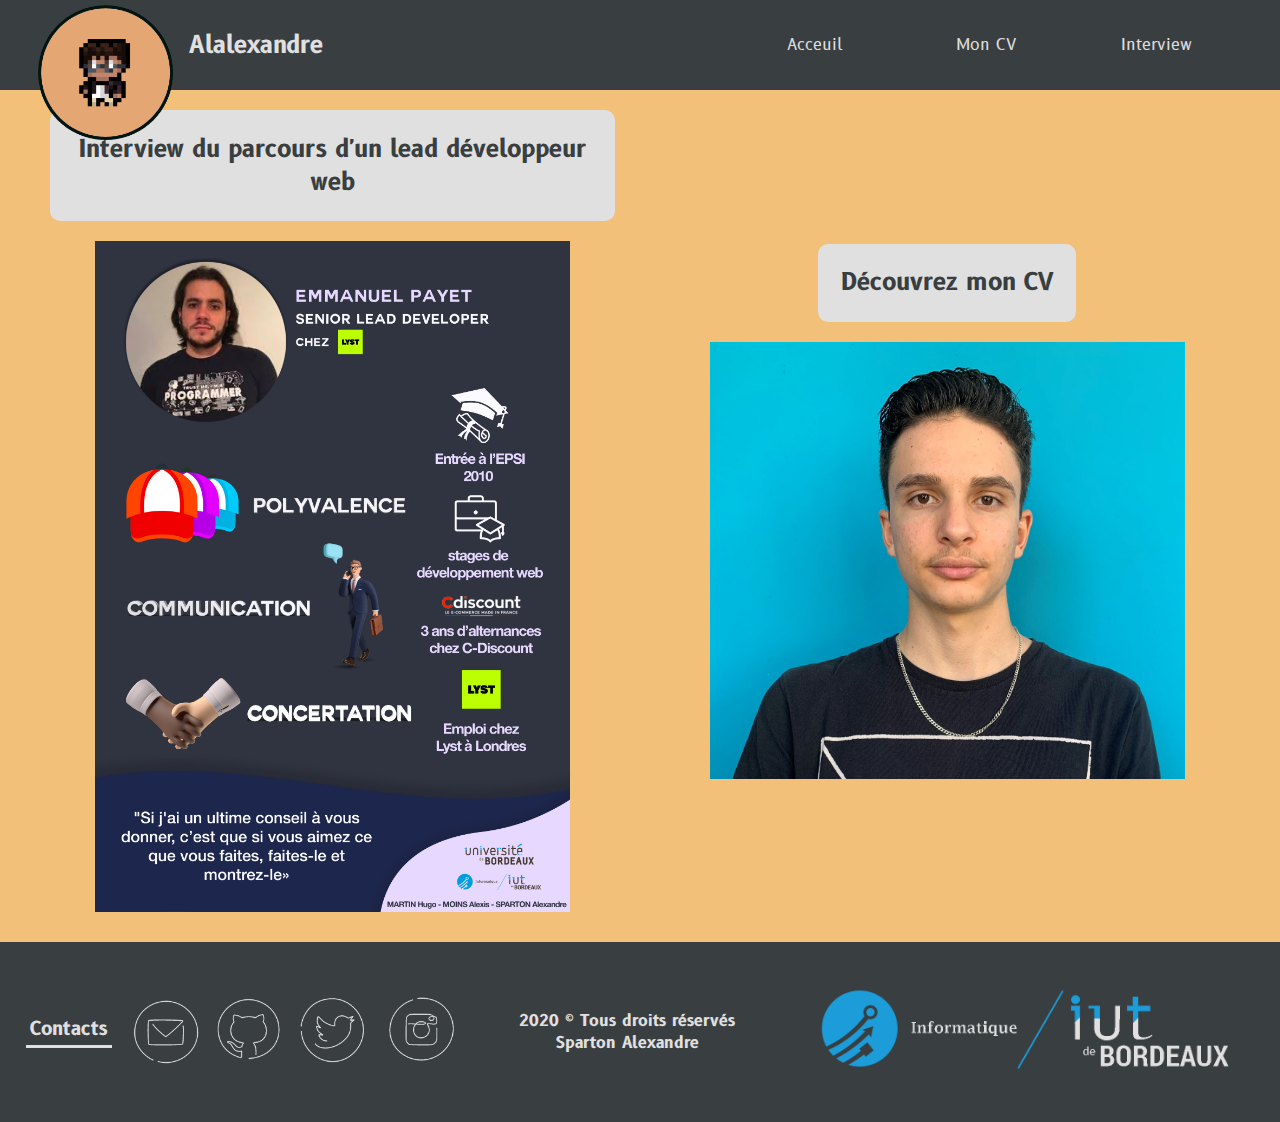
==== index.html @ 61b1ef1c "Push the project" ====
<!DOCTYPE html>
<html lang="fr">
<head>
    <meta charset='utf-8'>
    <title>Alalexandre - Home</title>
    <link rel="icon" href="images/logo.png">
    <meta name='viewport' content='width=device-width, initial-scale=1'>
    <link rel='stylesheet' type='text/css' media='screen' href='style/indexStyle.css'>
    <link rel='stylesheet' type='text/css' media='screen' href='style/commun.css'>
</head>
<body>

    <header>
        <div>
            <img src="images/logo.png" alt="alalexandre dev logo">
            <h2>Alalexandre</h2>
        </div>
        <nav>
            <a href="index.html">Acceuil</a>
            <a href="cv.html">Mon CV</a>
            <a href="interview.html">Interview</a>
        </nav>
    </header>

    <main>
        <section id="interviewSection">
            <h2>Interview du parcours d'un lead développeur web</h2>
            <div>
                <img src="images/interview/Poster.jpg" alt="Gif interview">
                <a href="interview.html">
                    <h2>En savoir plus</h2>
                </a>
            </div>
        </section>
        <section id="cvSection">
            <h2>Découvrez mon CV</h2>
            <div>
                <img src="images/cv/photo_cv_crop.jpeg" alt="Photo de Alexandre Sparton">
                <a href="cv.html">
                    <h2>En savoir plus</h2>
                </a>
            </div>
        </section>
    </main>

    <footer>
        <div id="contacts">
            <h3>Contacts</h3>
            <div>
                <a href="mailto:alexandre.sparton.dev@gmail.com">
                    <img src="images/contacts/mail.png" alt="Email">
                </a>
                <a href="https://github.com/Beyl" target="_blank" rel="noopener noreferrer">
                    <img src="images/contacts/git.png" alt="GitHub">
                </a>
                <a href="https://twitter.com/Beyl_dev" target="_blank" rel="noopener noreferrer">
                    <img src="images/contacts/twitter.png" alt="Twitter">
                </a>
                <a href="https://www.instagram.com/alexandresparton_dev/" target="_blank" rel="noopener noreferrer">
                    <img src="images/contacts/instagram.png" alt="Instagram">
                </a>
            </div>
        </div>
        <div id="copyright">
            <h4>2020 © Tous droits réservés</h4>
            <h4>Sparton Alexandre</h4>
        </div>
        <a href="https://www.iut.u-bordeaux.fr/info/" target="_blank" rel="noopener noreferrer">
            <img src="images/footer/iut.png" alt="Iut Informatique de Bordeaux">
        </a>
    </footer>

</body>
</html>
---- style/indexStyle.css ----
main {
    width: 96%;
    height: auto;
    margin: 2%;
    margin-top: 0;
    padding-top: 10vh;
    display: flex;
    flex-flow: row nowrap;
    justify-content: space-around;
    align-items: center;
}

main section {
    width: 46%;
    height: 100%;
    margin-left: 2%;
    margin-right: 2%;
    display: flex;
    flex-flow: column nowrap;
    justify-content: flex-start;
    align-items: center;
    text-align: center;
}

main section>h2 {
    color: #393e41;
    background-color: #E0E0E0;
    padding: 4%;
    border-radius: 10px;
}

main section div {
    width: 100%;
    height: auto;
    position: relative;
}

main section div a {
    position: absolute;
    bottom: 0%;
    width: 100%;
    height: 100%;
    display: flex;
    flex-flow: column nowrap;
    justify-content: center;
}

main section div a h2 {
    color: #E0E0E0;
    z-index: -1;
}

main section div a:not(:hover) {
    background-color: unset;
    transition: background-color 0.5s;
}

main section div a:hover {
    background-color: #1c9dd9e3;
    z-index: 1;
    transition: background-color 0.5s;
}

main section img {
    width: 84%;
    height: auto;
    margin-left: 3%;
    margin-right: 3%;
}

@media screen and (max-width: 600px) {
    main {
        flex-flow: column nowrap;
        justify-content: space-around;
        align-items: center;
    }

    main section {
        width: 86%;
        height: auto;
        margin: 0;
        margin-left: 7%;
        margin-right: 7%;
    }
}
---- style/commun.css ----
@import url('https://fonts.googleapis.com/css2?family=B612:wght@400;700&display=swap');

body {
    background-color: #F2C078;
    width: auto;
    height: auto;
    margin: 0;
    padding: 0;
}

h1, h2, h3, h4, h5, p, a {
    font-family: 'B612', 'serif';
    color: #E0E0E0;
}

a {
    text-decoration: none;
}

header {
    width: 100%;
    height: 10vh;
    position: fixed;
    display: flex;
    flex-flow: row nowrap;
    justify-content: space-between;
    background-color: #393E41;
    z-index: 2;
}

header>div {
    width: 30%;
    height: 100%;
    margin-left: 3%;
    display: flex;
    flex-flow: row nowrap;
    justify-content: flex-start;
    align-items: center;
}

header>div>img {
    width: auto;
    height: 150%;
    margin-top: 6vh;
    margin-right: 2%;
}

header>div>h2 {
    margin-left: 2%;
}

header>nav {
    width: 40%;
    height: 100%;
    margin-right: 3%;
    display: flex;
    flex-flow: row nowrap;
    justify-content: space-between;
    align-items: center;
}

header a {
    width: 100%;
    padding-top: 3.4vh;
    padding-bottom: 3.3vh;
    text-align: center;
}

header a:hover {
    background-color: #F2C078;
    transition: background-color 0.5s;
}

header a:not(:hover) {
    background-color: unset;
    transition: background-color 0.5s;
}

footer {
    width: 100%;
    height: 20vh;
    margin: 0;
    padding: 0;
    display: flex;
    flex-flow: row nowrap;
    justify-content: space-between;
    background-color: #393E41;
}

footer img:hover {
    transform: scale(1.15);
    transition: transform 0.5s;
}

footer img:not(:hover) {
    transform: scale(1);
    transition: transform 0.5s;
}

#contacts {
    width: 34%;
    height: 100%;
    margin: 0;
    margin-left: 2%;
    margin-right: 2%;
    display: flex;
    flex-flow: row nowrap;
    justify-content: space-between;
    align-items: center;
}

#contacts>h3 {
    border-bottom: solid 3px #E0E0E0;
    padding-bottom: 0.5%;
    padding-right: 1%;
    padding-left: 1%;
    margin-right: 2%;
}

#contacts>div {
    width: 78%;
    height: 100%;
    display: flex;
    flex-flow: row nowrap;
    justify-content: space-around;
    align-items: center;
}

#contacts>div img {
    width: 90%;
    height: 100%;
    margin: 0;
    padding: 5%;
    padding-top: 3.3vh;
    padding-bottom: 3.3vh;
}

#contacts>div img:hover {
    background-color: #1c9dd9;
    transition: background-color 0.5s;
    transform: scale(1.15);
    transition: transform 0.5s;
}

#contacts>div img:not(:hover) {
    background-color: unset;
    transition: background-color 0.5s;
    transform: scale(1);
    transition: transform 0.5s;
}

#copyright {
    width: 18%;
    height: 100%;
    margin-right: 1%;
    margin-left: 1%;
    text-align: center;
    display: flex;
    flex-flow: column nowrap;
    justify-content: center;
}

#copyright * {
    margin: 0;
    padding: 0;
}

footer>a {
    width: 34%;
    margin-left: 3%;
    margin-right: 3%;
    align-self: center;
}

footer>a>img {
    width: 100%;
    height: 90%;
}

@media screen and (max-width: 1024px) {
    footer {
        height: auto;
        display: flex;
        flex-flow: column nowrap;
        justify-content: space-between;
        align-items: center;
    }

    #contacts {
        width: 100%;
        height: 36%;
        margin-top: 1%;
        display: flex;
        flex-flow: column nowrap;
        justify-content: space-around;
        align-items: center;
    }

    #contacts>*:first-child {
        margin: 2%;
    }

    #contacts>div>a img {
        width: 70%;
        height: 100%;
        margin: 0;
        padding: 5%;
        padding-top: 3.3vh;
        padding-bottom: 3.3vh;
    }

    #copyright {
        width: 100%;
        height: 20%;
        margin-bottom: 4%;
        display: flex;
        flex-flow: row nowrap;
        justify-content: center;
        align-items: center;
    }

    #copyright * {
        padding-left: 2%;
        padding-right: 2%;
    }

    #copyright *:first-child {
        border-right: solid 2px #E0E0E0;
    }

    footer>a {
        width: 100%;
        height: 36%;
        display: flex;
        justify-content: center;
    }
    
    footer>a>img {
        width: 60%;
        height: auto;
    }
}

@media screen and (max-width: 1024px) and (min-width: 600px) {
    header a {
        padding-top: 3.1vh;
        padding-bottom: 3.1vh;
    }

    footer>* {
        width: 100%;
        height: 29%;
    }

    #copyright {
        margin-top: 2%;
        font-size: 1.3em;
    }
}

@media screen and (max-width: 600px) {
    header>div {
        margin: 0;
        margin-left: 1%;
    }

    header nav {
        width: 47%;
        margin: 0;
        margin-right: 1%;
    }

    header a {
        padding-top: 3.2vh;
        padding-bottom: 3.2vh;
    }
}
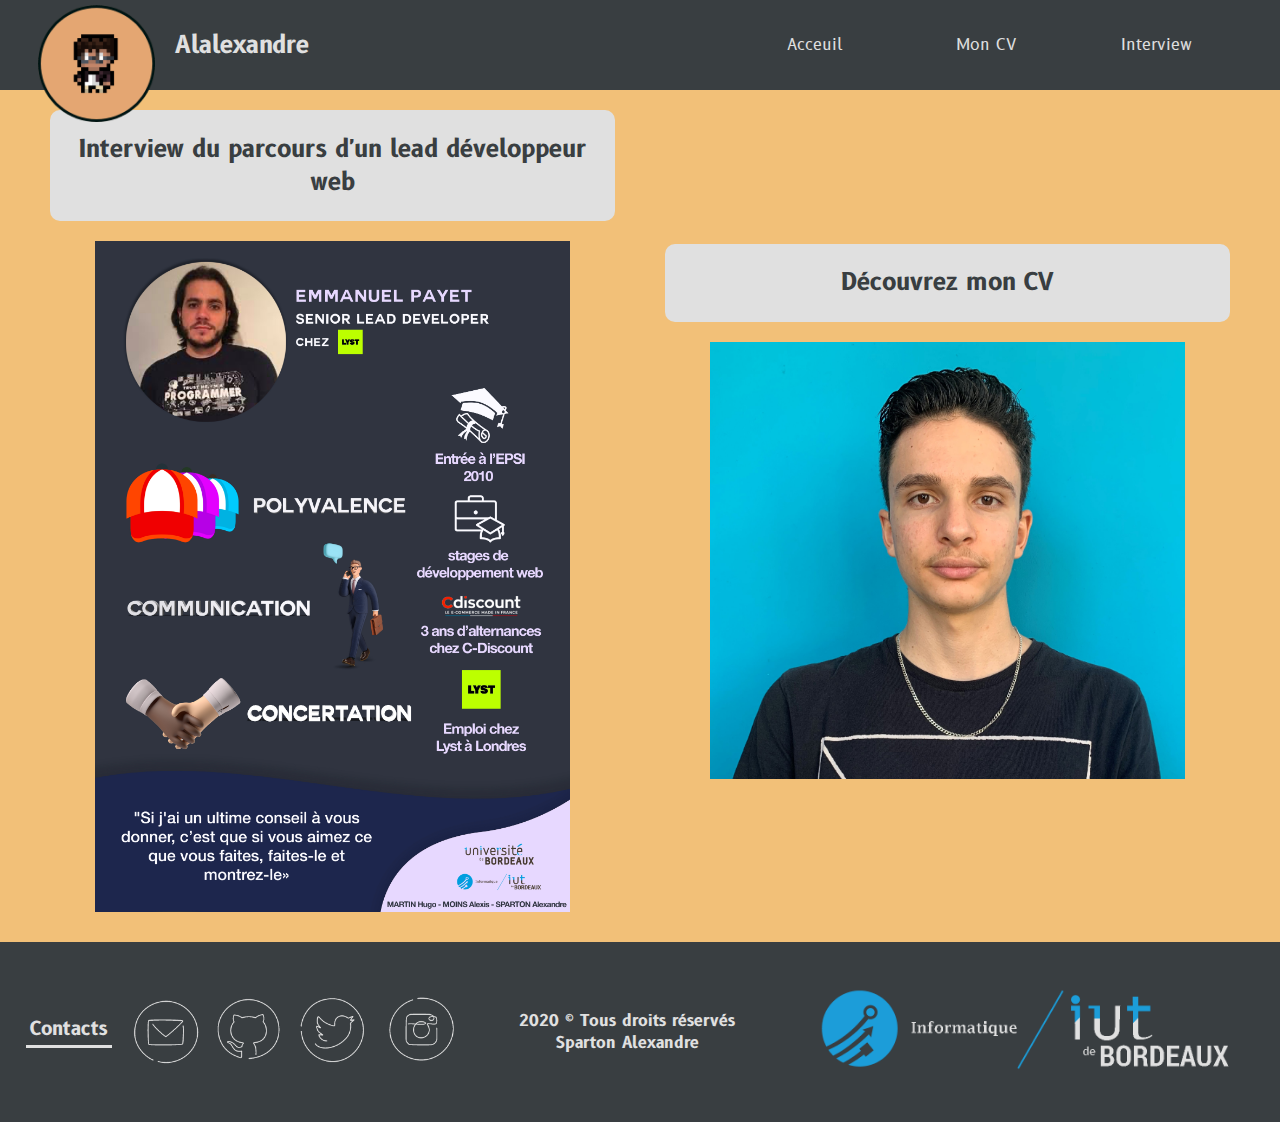
==== commit 694677e8: "Upgrade" ====
--- a/index.html
+++ b/index.html
@@ -24,7 +24,9 @@
 
     <main>
         <section id="interviewSection">
-            <h2>Interview du parcours d'un lead développeur web</h2>
+            <a href="interview.html">
+                <h2>Interview du parcours d'un lead développeur web</h2>
+            </a>
             <div>
                 <img src="images/interview/Poster.jpg" alt="Gif interview">
                 <a href="interview.html">
@@ -33,7 +35,9 @@
             </div>
         </section>
         <section id="cvSection">
-            <h2>Découvrez mon CV</h2>
+            <a href="cv.html">
+                <h2>Découvrez mon CV</h2>
+            </a>
             <div>
                 <img src="images/cv/photo_cv_crop.jpeg" alt="Photo de Alexandre Sparton">
                 <a href="cv.html">
--- a/style/indexStyle.css
+++ b/style/indexStyle.css
@@ -22,7 +22,22 @@
     text-align: center;
 }
 
-main section>h2 {
+main section>a {
+    width: 100%;
+    height: auto;
+}
+
+main section>a>h2:hover {
+    background-color: #1c9dd9e3;
+    transition: background-color 0.5s;
+}
+
+main section>a>h2:not(:hover) {
+    background-color: #E0E0E0;
+    transition: background-color 0.5s;
+}
+
+main section>a>h2 {
     color: #393e41;
     background-color: #E0E0E0;
     padding: 4%;
--- a/style/commun.css
+++ b/style/commun.css
@@ -40,9 +40,9 @@
 
 header>div>img {
     width: auto;
-    height: 150%;
-    margin-top: 6vh;
-    margin-right: 2%;
+    height: 130%;
+    margin-top: 4vh;
+    margin-right: 3%;
 }
 
 header>div>h2 {
@@ -178,6 +178,11 @@
 }
 
 @media screen and (max-width: 1024px) {
+
+    header {
+        height: 7vh;
+    }
+
     footer {
         height: auto;
         display: flex;
@@ -204,7 +209,7 @@
         width: 70%;
         height: 100%;
         margin: 0;
-        padding: 5%;
+        padding: 3%;
         padding-top: 3.3vh;
         padding-bottom: 3.3vh;
     }
@@ -252,20 +257,33 @@
         height: 29%;
     }
 
+    #contacts>div>a img {
+        width: 50%;
+    }
+
     #copyright {
         margin-top: 2%;
-        font-size: 1.3em;
+        font-size: 1.1em;
+    }
+
+    footer>a {
+        width: 80%;
     }
 }
 
 @media screen and (max-width: 600px) {
     header>div {
+        width: 18%;
         margin: 0;
         margin-left: 1%;
     }
 
+    header>div>h2 {
+        font-size: 0.9em;
+    }
+
     header nav {
-        width: 47%;
+        width: 52%;
         margin: 0;
         margin-right: 1%;
     }
@@ -273,5 +291,42 @@
     header a {
         padding-top: 3.2vh;
         padding-bottom: 3.2vh;
+        font-size: 0.8em;
+    }
+}
+
+@media screen and (max-width: 300px) {
+    header {
+        flex-direction: column;
+        justify-content: space-around;
+        align-items: center;
+        height: auto;
+        position: relative;
+    }
+
+    header div img {
+        height: 10vh;
+        margin-top: 10%;
+    }
+
+    header>div {
+        flex-direction: column;
+        justify-content: space-around;
+        align-items: center;
+    }
+
+    header>nav {
+        flex-direction: column;
+        justify-content: space-around;
+        align-items: center;
+    }
+
+    header>nav>a {
+        padding-left: 100%;
+        padding-right: 100%;
+    }
+
+    main {
+        padding-top: 1vh;
     }
 }